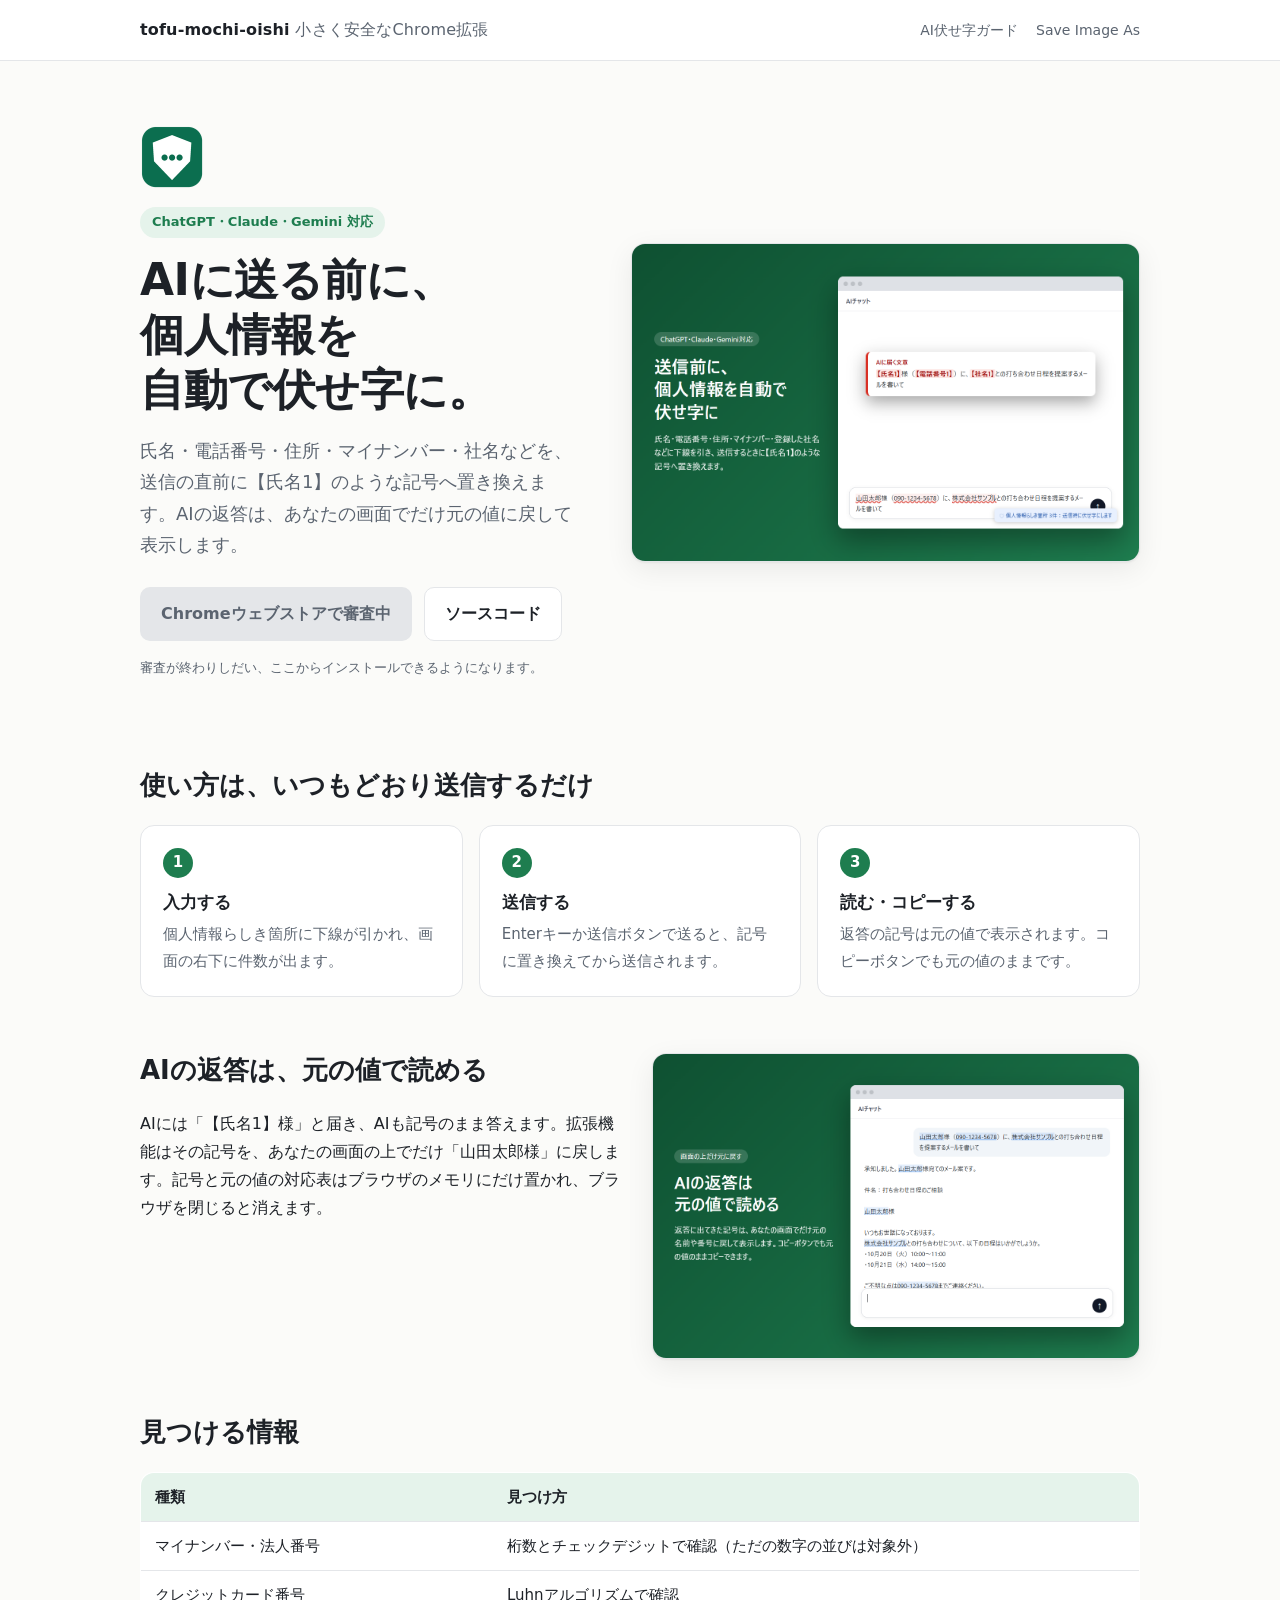
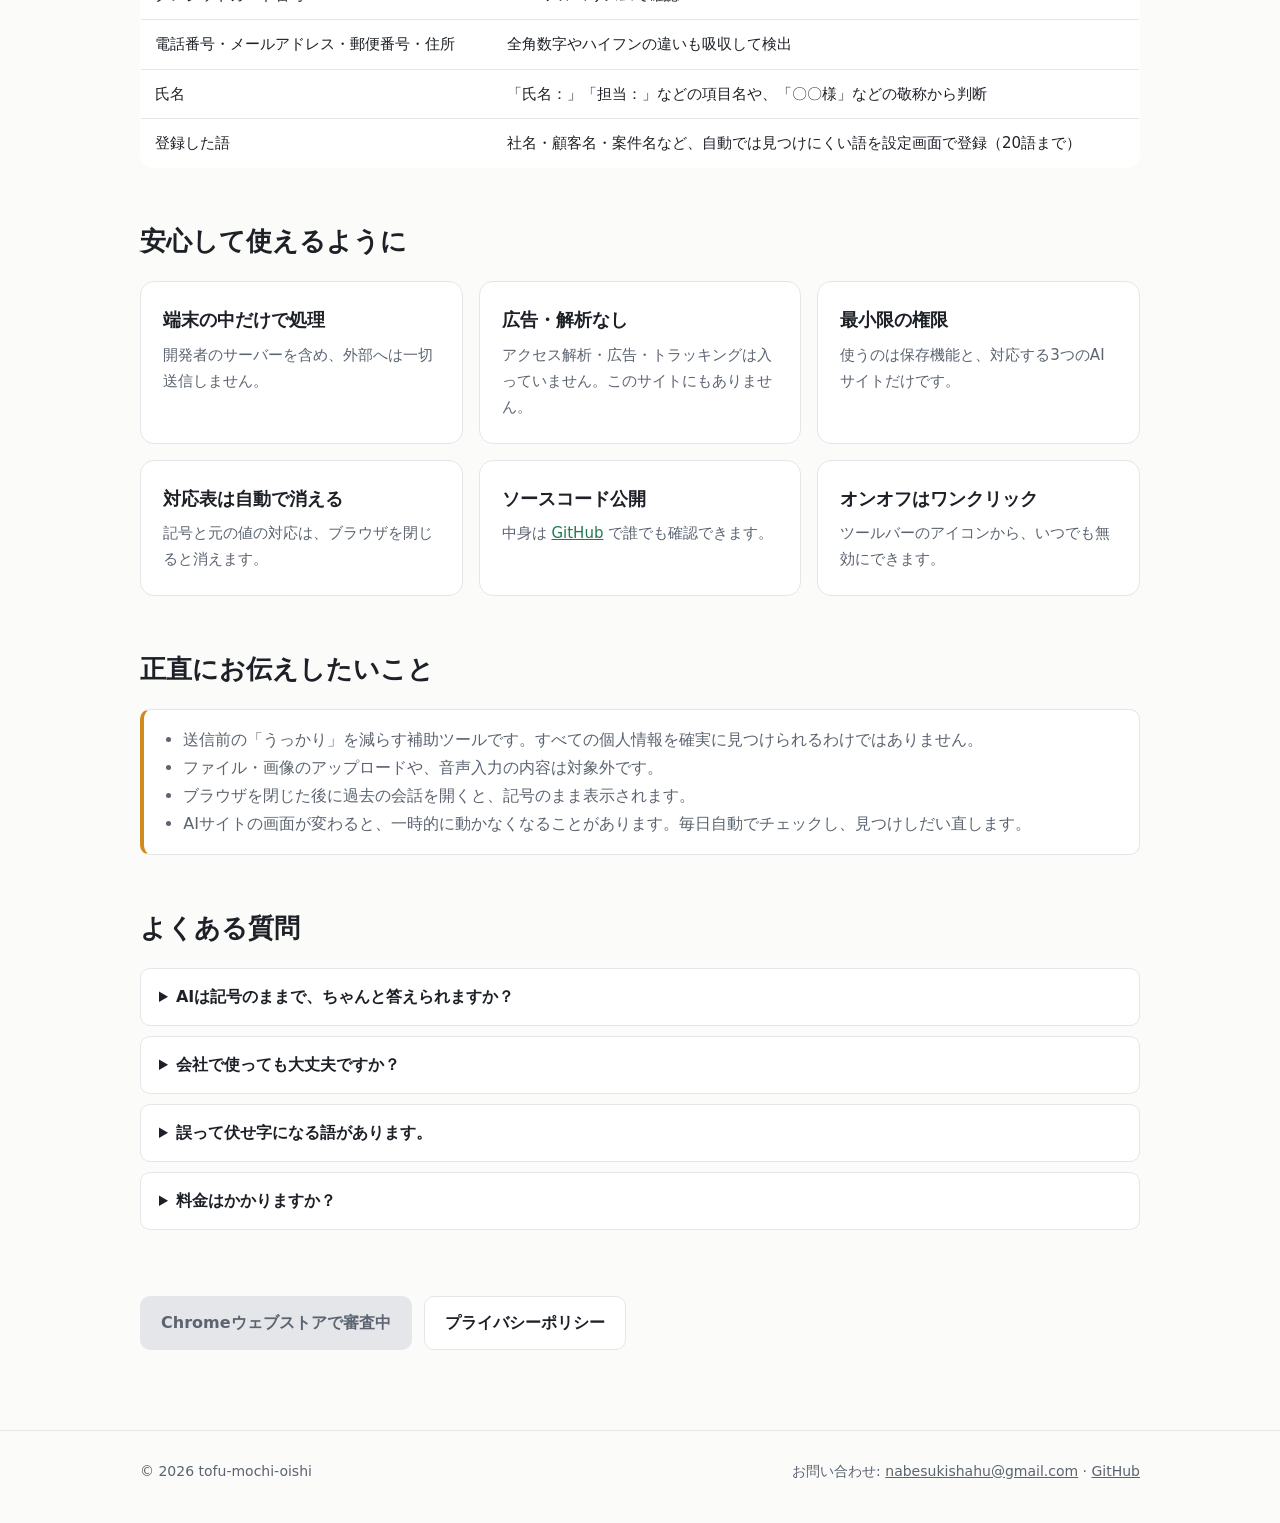
==== ai-mask/index.html @ fa7ff2cb "Initial site: top page, AI Fuseji Guard, Save Image As, privacy policies Co-Authored-By: Claude Opus" ====
<!doctype html>
<html lang="ja">
<head>
<meta charset="utf-8">
<meta name="viewport" content="width=device-width, initial-scale=1">
<title>AI伏せ字ガード – ChatGPT・Claude・Geminiに個人情報を送らないChrome拡張</title>
<meta name="description" content="ChatGPT・Claude・Geminiに送る前に、氏名・電話番号・住所・マイナンバー・社名などを自動で伏せ字に。返答は画面上で元に戻して表示。処理はすべて端末内で、外部へは送信しません。">
<link rel="canonical" href="https://tofu-mochi-oishi.github.io/ai-mask/">
<meta property="og:type" content="website">
<meta property="og:title" content="AI伏せ字ガード – ChatGPT・Claude・Geminiに個人情報を送らないChrome拡張">
<meta property="og:description" content="ChatGPT・Claude・Geminiに送る前に、氏名・電話番号・住所・マイナンバー・社名などを自動で伏せ字に。返答は画面上で元に戻して表示。処理はすべて端末内で、外部へは送信しません。">
<meta property="og:url" content="https://tofu-mochi-oishi.github.io/ai-mask/">
<meta name="twitter:card" content="summary_large_image">
<meta name="theme-color" content="#1e7d4f">
<link rel="stylesheet" href="../assets/style.css">
<script type="application/ld+json">{"@context":"https://schema.org","@type":"SoftwareApplication","name":"AI伏せ字ガード","applicationCategory":"BrowserApplication","operatingSystem":"Chrome","offers":{"@type":"Offer","price":"0","priceCurrency":"JPY"},"url":"https://tofu-mochi-oishi.github.io/ai-mask/"}</script>
</head>
<body class="theme-green">
<header class="site-header"><div class="wrap">
  <a class="brand" href="../">tofu-mochi-oishi <span>小さく安全なChrome拡張</span></a>
  <nav><a href="../ai-mask/">AI伏せ字ガード</a><a href="../save-image-as/">Save Image As</a></nav>
</div></header>
<main>

<section class="hero"><div class="wrap">
  <div>
    <img class="icon" src="icon.png" alt="" width="64" height="64">
    <span class="eyebrow">ChatGPT・Claude・Gemini 対応</span>
    <h1><span class="nw">AIに送る前に、</span><span class="nw">個人情報を</span><span class="nw">自動で伏せ字に。</span></h1>
    <p class="lead">氏名・電話番号・住所・マイナンバー・社名などを、送信の直前に【氏名1】のような記号へ置き換えます。AIの返答は、あなたの画面でだけ元の値に戻して表示します。</p>
    <div class="actions"><span class="btn btn-primary" aria-disabled="true">Chromeウェブストアで審査中</span><a class="btn btn-ghost" href="https://github.com/tofu-mochi-oishi/ai-mask">ソースコード</a><p class="note">審査が終わりしだい、ここからインストールできるようになります。</p></div>
  </div>
  <img class="shot" src="screenshot-1.png" alt="入力欄の個人情報に下線が引かれ、AIには【氏名1】様（【電話番号1】）のように届く様子" width="1280" height="800">
</div></section>

<section class="block"><div class="wrap">
  <h2>使い方は、いつもどおり送信するだけ</h2>
  <ol class="steps">
    <li><b>入力する</b>個人情報らしき箇所に下線が引かれ、画面の右下に件数が出ます。</li>
    <li><b>送信する</b>Enterキーか送信ボタンで送ると、記号に置き換えてから送信されます。</li>
    <li><b>読む・コピーする</b>返答の記号は元の値で表示されます。コピーボタンでも元の値のままです。</li>
  </ol>
</div></section>

<section class="block"><div class="wrap two">
  <div>
    <h2>AIの返答は、元の値で読める</h2>
    <p>AIには「【氏名1】様」と届き、AIも記号のまま答えます。拡張機能はその記号を、あなたの画面の上でだけ「山田太郎様」に戻します。記号と元の値の対応表はブラウザのメモリにだけ置かれ、ブラウザを閉じると消えます。</p>
  </div>
  <img class="shot" src="screenshot-2.png" alt="AIの返答の中の記号が、山田太郎様や電話番号など元の値で表示されている画面" width="1280" height="800" loading="lazy">
</div></section>

<section class="block"><div class="wrap">
  <h2>見つける情報</h2>
  <table>
    <tr><th>種類</th><th>見つけ方</th></tr>
    <tr><td>マイナンバー・法人番号</td><td>桁数とチェックデジットで確認（ただの数字の並びは対象外）</td></tr>
    <tr><td>クレジットカード番号</td><td>Luhnアルゴリズムで確認</td></tr>
    <tr><td>電話番号・メールアドレス・郵便番号・住所</td><td>全角数字やハイフンの違いも吸収して検出</td></tr>
    <tr><td>氏名</td><td>「氏名：」「担当：」などの項目名や、「〇〇様」などの敬称から判断</td></tr>
    <tr><td>登録した語</td><td>社名・顧客名・案件名など、自動では見つけにくい語を設定画面で登録（20語まで）</td></tr>
  </table>
</div></section>

<section class="block"><div class="wrap">
  <h2>安心して使えるように</h2>
  <div class="grid">
    <div class="card"><h3>端末の中だけで処理</h3><p>開発者のサーバーを含め、外部へは一切送信しません。</p></div>
    <div class="card"><h3>広告・解析なし</h3><p>アクセス解析・広告・トラッキングは入っていません。このサイトにもありません。</p></div>
    <div class="card"><h3>最小限の権限</h3><p>使うのは保存機能と、対応する3つのAIサイトだけです。</p></div>
    <div class="card"><h3>対応表は自動で消える</h3><p>記号と元の値の対応は、ブラウザを閉じると消えます。</p></div>
    <div class="card"><h3>ソースコード公開</h3><p>中身は <a href="https://github.com/tofu-mochi-oishi/ai-mask">GitHub</a> で誰でも確認できます。</p></div>
    <div class="card"><h3>オンオフはワンクリック</h3><p>ツールバーのアイコンから、いつでも無効にできます。</p></div>
  </div>
</div></section>

<section class="block"><div class="wrap">
  <h2>正直にお伝えしたいこと</h2>
  <div class="caution"><ul>
    <li>送信前の「うっかり」を減らす補助ツールです。すべての個人情報を確実に見つけられるわけではありません。</li>
    <li>ファイル・画像のアップロードや、音声入力の内容は対象外です。</li>
    <li>ブラウザを閉じた後に過去の会話を開くと、記号のまま表示されます。</li>
    <li>AIサイトの画面が変わると、一時的に動かなくなることがあります。毎日自動でチェックし、見つけしだい直します。</li>
  </ul></div>
</div></section>

<section class="block"><div class="wrap">
  <h2>よくある質問</h2>
  <details><summary>AIは記号のままで、ちゃんと答えられますか？</summary><p>はい。伏せ字にしたメッセージの末尾に「記号は伏せ字にした実在の情報です」という短い注記を自動で付けるので、AIは記号を空欄と誤解せず、そのまま使って答えます。注記はあなたの画面には表示されません。設定で外すこともできます。</p></details>
  <details><summary>会社で使っても大丈夫ですか？</summary><p>拡張機能そのものは外部と通信しないため、社内の情報が開発者に渡ることはありません。ただし、AIサービスの利用自体については、お勤め先の規程に従ってください。</p></details>
  <details><summary>誤って伏せ字になる語があります。</summary><p>設定画面の「伏せ字にしない語」に登録すると、その語は置き換えなくなります。自社名や、公開している代表電話番号などにお使いください。</p></details>
  <details><summary>料金はかかりますか？</summary><p>無料です。</p></details>
</div></section>

<section class="block"><div class="wrap">
  <div class="actions"><span class="btn btn-primary" aria-disabled="true">Chromeウェブストアで審査中</span><a class="btn btn-ghost" href="privacy/">プライバシーポリシー</a></div>
</div></section>
</main>
<footer class="site-footer"><div class="wrap">
  <span>© 2026 tofu-mochi-oishi</span>
  <span>お問い合わせ: <a href="mailto:nabesukishahu@gmail.com">nabesukishahu@gmail.com</a> · <a href="https://github.com/tofu-mochi-oishi">GitHub</a></span>
</div></footer>
</body>
</html>
---- assets/style.css ----
/* tofu-mochi-oishi の紹介サイト共通スタイル（外部のフォント・スクリプトは読み込まない） */
:root {
  --bg: #fbfbf9;
  --surface: #ffffff;
  --text: #1d2127;
  --muted: #5b6470;
  --line: #e4e6e9;
  --accent: #1e7d4f;
  --accent-ink: #ffffff;
  --accent-soft: #e5f3eb;
  --radius: 14px;
  --shadow: 0 1px 2px rgba(0, 0, 0, .05), 0 8px 28px rgba(0, 0, 0, .07);
  color-scheme: light;
}
@media (prefers-color-scheme: dark) {
  :root {
    --bg: #111416;
    --surface: #1a1e21;
    --text: #e8eaec;
    --muted: #a0a8b0;
    --line: #2c3236;
    --accent-soft: #17332a;
    --shadow: 0 1px 2px rgba(0, 0, 0, .3), 0 8px 28px rgba(0, 0, 0, .35);
    color-scheme: dark;
  }
}
/* 製品ごとの色 */
.theme-blue { --accent: #1a66d6; --accent-soft: #e6effc; }
@media (prefers-color-scheme: dark) {
  .theme-blue { --accent: #5b9bf0; --accent-soft: #182a44; }
  .theme-green { --accent: #3fb47a; }
}

* { box-sizing: border-box; }
html { -webkit-text-size-adjust: 100%; }
body {
  margin: 0;
  background: var(--bg);
  color: var(--text);
  font: 16px/1.75 system-ui, -apple-system, "Segoe UI", "Hiragino Sans", "Yu Gothic UI", "Meiryo", sans-serif;
}
a { color: var(--accent); }
img { max-width: 100%; height: auto; display: block; }
.wrap { max-width: 1040px; margin: 0 auto; padding: 0 20px; }

/* ヘッダーとフッター */
.site-header { border-bottom: 1px solid var(--line); background: var(--surface); }
.site-header .wrap { display: flex; align-items: center; justify-content: space-between; height: 60px; gap: 16px; }
.brand { font-weight: 700; color: var(--text); text-decoration: none; letter-spacing: .01em; }
.brand span { color: var(--muted); font-weight: 400; }
.site-header nav { display: flex; gap: 18px; font-size: 14px; }
.site-header nav a { color: var(--muted); text-decoration: none; }
.site-header nav a:hover { color: var(--text); }
.site-footer { border-top: 1px solid var(--line); margin-top: 72px; padding: 28px 0 40px; color: var(--muted); font-size: 14px; }
.site-footer .wrap { display: flex; flex-wrap: wrap; gap: 8px 24px; justify-content: space-between; }
.site-footer a { color: var(--muted); }

/* ヒーロー */
.hero { padding: 64px 0 40px; }
.hero .wrap { display: grid; grid-template-columns: 1fr 1.15fr; gap: 48px; align-items: center; }
.hero .icon { width: 64px; height: 64px; border-radius: 14px; margin-bottom: 18px; }
.eyebrow { display: inline-block; font-size: 13px; font-weight: 600; color: var(--accent); background: var(--accent-soft); border-radius: 999px; padding: 4px 12px; margin-bottom: 14px; }
h1 { font-size: clamp(30px, 4.4vw, 44px); line-height: 1.25; margin: 0 0 18px; letter-spacing: -.01em; }
.lead { font-size: 18px; color: var(--muted); margin: 0 0 26px; }
.shot { border-radius: var(--radius); box-shadow: var(--shadow); border: 1px solid var(--line); overflow: hidden; background: var(--surface); }

/* 日本語の見出しを単語の途中で折り返さない（.nw のかたまりごとに改行する） */
.nw { display: inline-block; }
h1, h2 { word-break: auto-phrase; }

/* ボタン */
.actions { display: flex; flex-wrap: wrap; gap: 12px; align-items: center; }
.btn { display: inline-flex; align-items: center; gap: 8px; padding: 12px 20px; border-radius: 10px; font-weight: 600; text-decoration: none; border: 1px solid transparent; }
.btn-primary { background: var(--accent); color: var(--accent-ink); }
.btn-primary:hover { filter: brightness(1.08); }
.btn-ghost { border-color: var(--line); color: var(--text); background: var(--surface); }
.btn[aria-disabled="true"] { background: var(--line); color: var(--muted); cursor: default; filter: none; }
.note { font-size: 13px; color: var(--muted); width: 100%; margin: 4px 0 0; }

/* セクション */
section.block { padding: 48px 0 8px; }
h2 { font-size: 26px; line-height: 1.35; margin: 0 0 22px; }
h3 { font-size: 18px; margin: 0 0 6px; }
.grid { display: grid; grid-template-columns: repeat(3, 1fr); gap: 16px; }
.card { background: var(--surface); border: 1px solid var(--line); border-radius: var(--radius); padding: 22px; }
.card p { margin: 0; color: var(--muted); font-size: 15px; }
.steps { counter-reset: step; display: grid; grid-template-columns: repeat(3, 1fr); gap: 16px; padding: 0; margin: 0; list-style: none; }
.steps li { counter-increment: step; background: var(--surface); border: 1px solid var(--line); border-radius: var(--radius); padding: 22px; color: var(--muted); font-size: 15px; }
.steps li::before { content: counter(step); display: grid; place-items: center; width: 30px; height: 30px; border-radius: 50%; background: var(--accent); color: var(--accent-ink); font-weight: 700; margin-bottom: 10px; }
.steps li b { display: block; color: var(--text); font-size: 17px; margin-bottom: 4px; }
.two { display: grid; grid-template-columns: 1fr 1fr; gap: 24px; align-items: start; }
table { width: 100%; border-collapse: collapse; background: var(--surface); border: 1px solid var(--line); border-radius: var(--radius); overflow: hidden; font-size: 15px; }
th, td { text-align: left; padding: 11px 14px; border-bottom: 1px solid var(--line); vertical-align: top; }
th { background: var(--accent-soft); font-weight: 600; }
tr:last-child td { border-bottom: 0; }
.caution { background: var(--surface); border: 1px solid var(--line); border-left: 4px solid #d08a1e; border-radius: 10px; padding: 16px 20px; }
.caution ul { margin: 0; padding-left: 1.2em; color: var(--muted); }
details { background: var(--surface); border: 1px solid var(--line); border-radius: 10px; padding: 14px 18px; margin-bottom: 10px; }
summary { cursor: pointer; font-weight: 600; }
details p { margin: 10px 0 0; color: var(--muted); }

/* 製品一覧（トップページ） */
.products { display: grid; grid-template-columns: 1fr 1fr; gap: 20px; }
.product { display: flex; flex-direction: column; gap: 14px; background: var(--surface); border: 1px solid var(--line); border-radius: var(--radius); padding: 24px; text-decoration: none; color: var(--text); box-shadow: var(--shadow); }
.product:hover { border-color: var(--accent); }
.product .head { display: flex; gap: 14px; align-items: center; }
.product .head img { width: 48px; height: 48px; border-radius: 10px; }
.product .head b { font-size: 19px; line-height: 1.35; }
.product p { margin: 0; color: var(--muted); font-size: 15px; }
.badge { align-self: flex-start; font-size: 12px; font-weight: 600; border-radius: 999px; padding: 3px 10px; background: var(--accent-soft); color: var(--accent); }

/* プライバシーポリシー本文 */
.prose { max-width: 760px; }
.prose h1 { font-size: 30px; margin-top: 48px; }
.prose h2 { font-size: 21px; margin-top: 36px; }
.prose hr { border: 0; border-top: 1px solid var(--line); margin: 48px 0; }
.prose code { background: var(--accent-soft); border-radius: 4px; padding: 1px 5px; font-size: .92em; }

/* スマホ幅 */
@media (max-width: 760px) {
  .hero { padding: 40px 0 24px; }
  .hero .wrap, .two, .products { grid-template-columns: 1fr; gap: 28px; }
  .grid, .steps { grid-template-columns: 1fr; }
  .site-header nav { gap: 12px; white-space: nowrap; font-size: 13px; }
  .brand span { display: none; }
  table { font-size: 14px; }
}
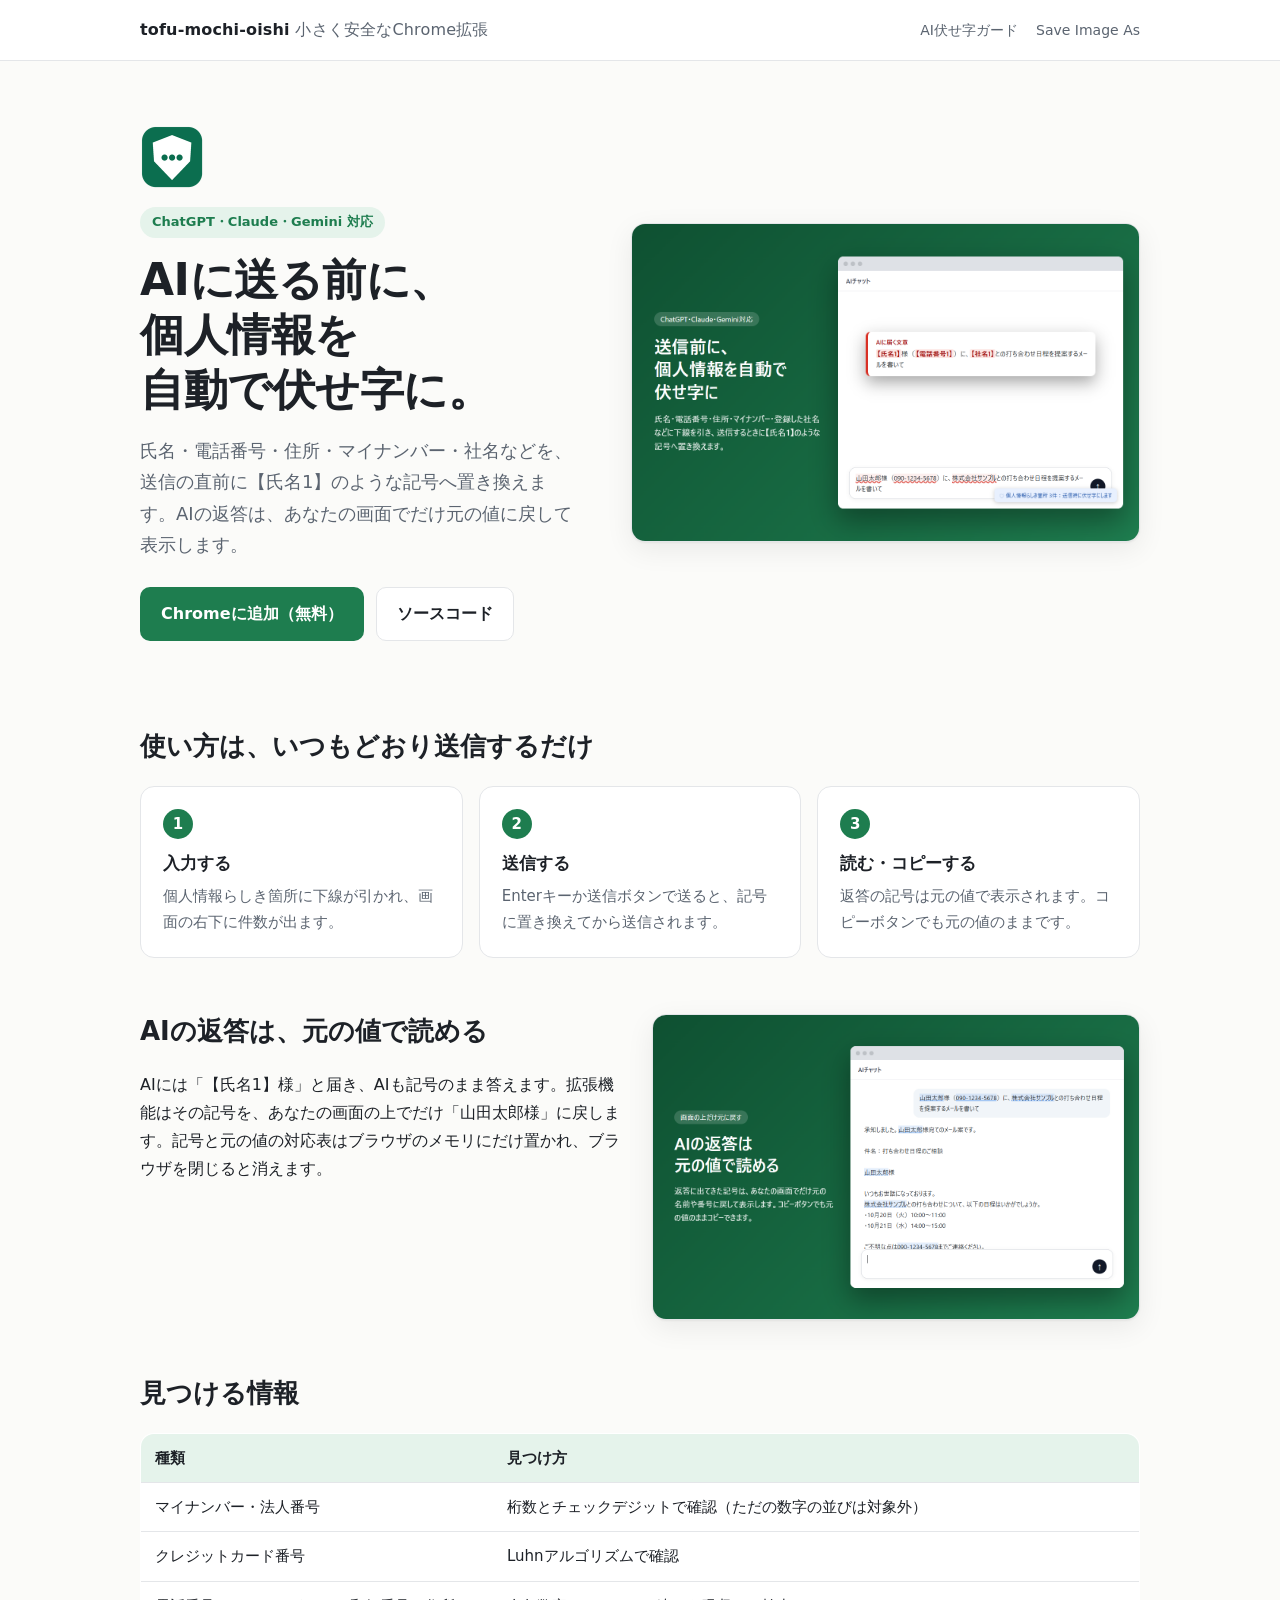
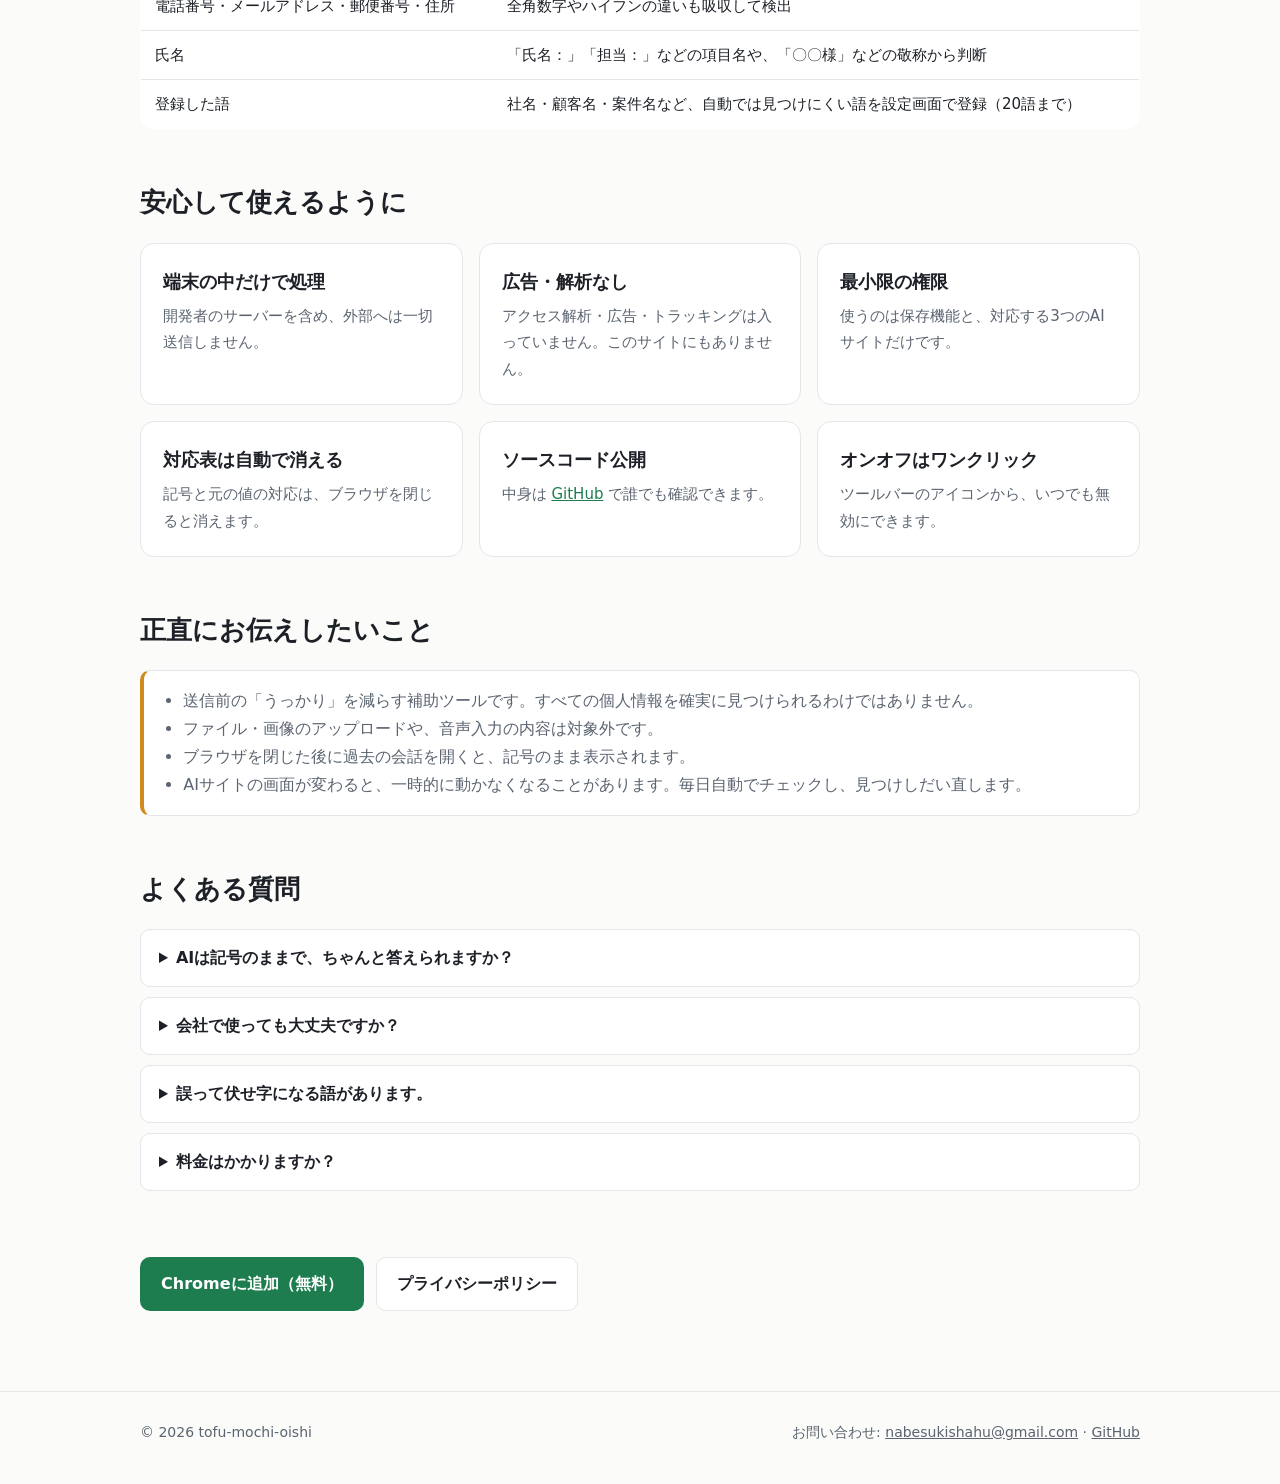
==== commit a2041445: "審査通過に合わせてストアへのボタンを有効化 Co-Authored-By: Claude Opus 5.5 <noreply@anthropic.com>" ====
--- a/ai-mask/index.html
+++ b/ai-mask/index.html
@@ -28,7 +28,7 @@
     <span class="eyebrow">ChatGPT・Claude・Gemini 対応</span>
     <h1><span class="nw">AIに送る前に、</span><span class="nw">個人情報を</span><span class="nw">自動で伏せ字に。</span></h1>
     <p class="lead">氏名・電話番号・住所・マイナンバー・社名などを、送信の直前に【氏名1】のような記号へ置き換えます。AIの返答は、あなたの画面でだけ元の値に戻して表示します。</p>
-    <div class="actions"><span class="btn btn-primary" aria-disabled="true">Chromeウェブストアで審査中</span><a class="btn btn-ghost" href="https://github.com/tofu-mochi-oishi/ai-mask">ソースコード</a><p class="note">審査が終わりしだい、ここからインストールできるようになります。</p></div>
+    <div class="actions"><a class="btn btn-primary" href="https://chromewebstore.google.com/detail/hfiflaaadjbaahbacbbmlfehgnbmbabb">Chromeに追加（無料）</a><a class="btn btn-ghost" href="https://github.com/tofu-mochi-oishi/ai-mask">ソースコード</a></div>
   </div>
   <img class="shot" src="screenshot-1.png" alt="入力欄の個人情報に下線が引かれ、AIには【氏名1】様（【電話番号1】）のように届く様子" width="1280" height="800">
 </div></section>
@@ -93,7 +93,7 @@
 </div></section>
 
 <section class="block"><div class="wrap">
-  <div class="actions"><span class="btn btn-primary" aria-disabled="true">Chromeウェブストアで審査中</span><a class="btn btn-ghost" href="privacy/">プライバシーポリシー</a></div>
+  <div class="actions"><a class="btn btn-primary" href="https://chromewebstore.google.com/detail/hfiflaaadjbaahbacbbmlfehgnbmbabb">Chromeに追加（無料）</a><a class="btn btn-ghost" href="privacy/">プライバシーポリシー</a></div>
 </div></section>
 </main>
 <footer class="site-footer"><div class="wrap">
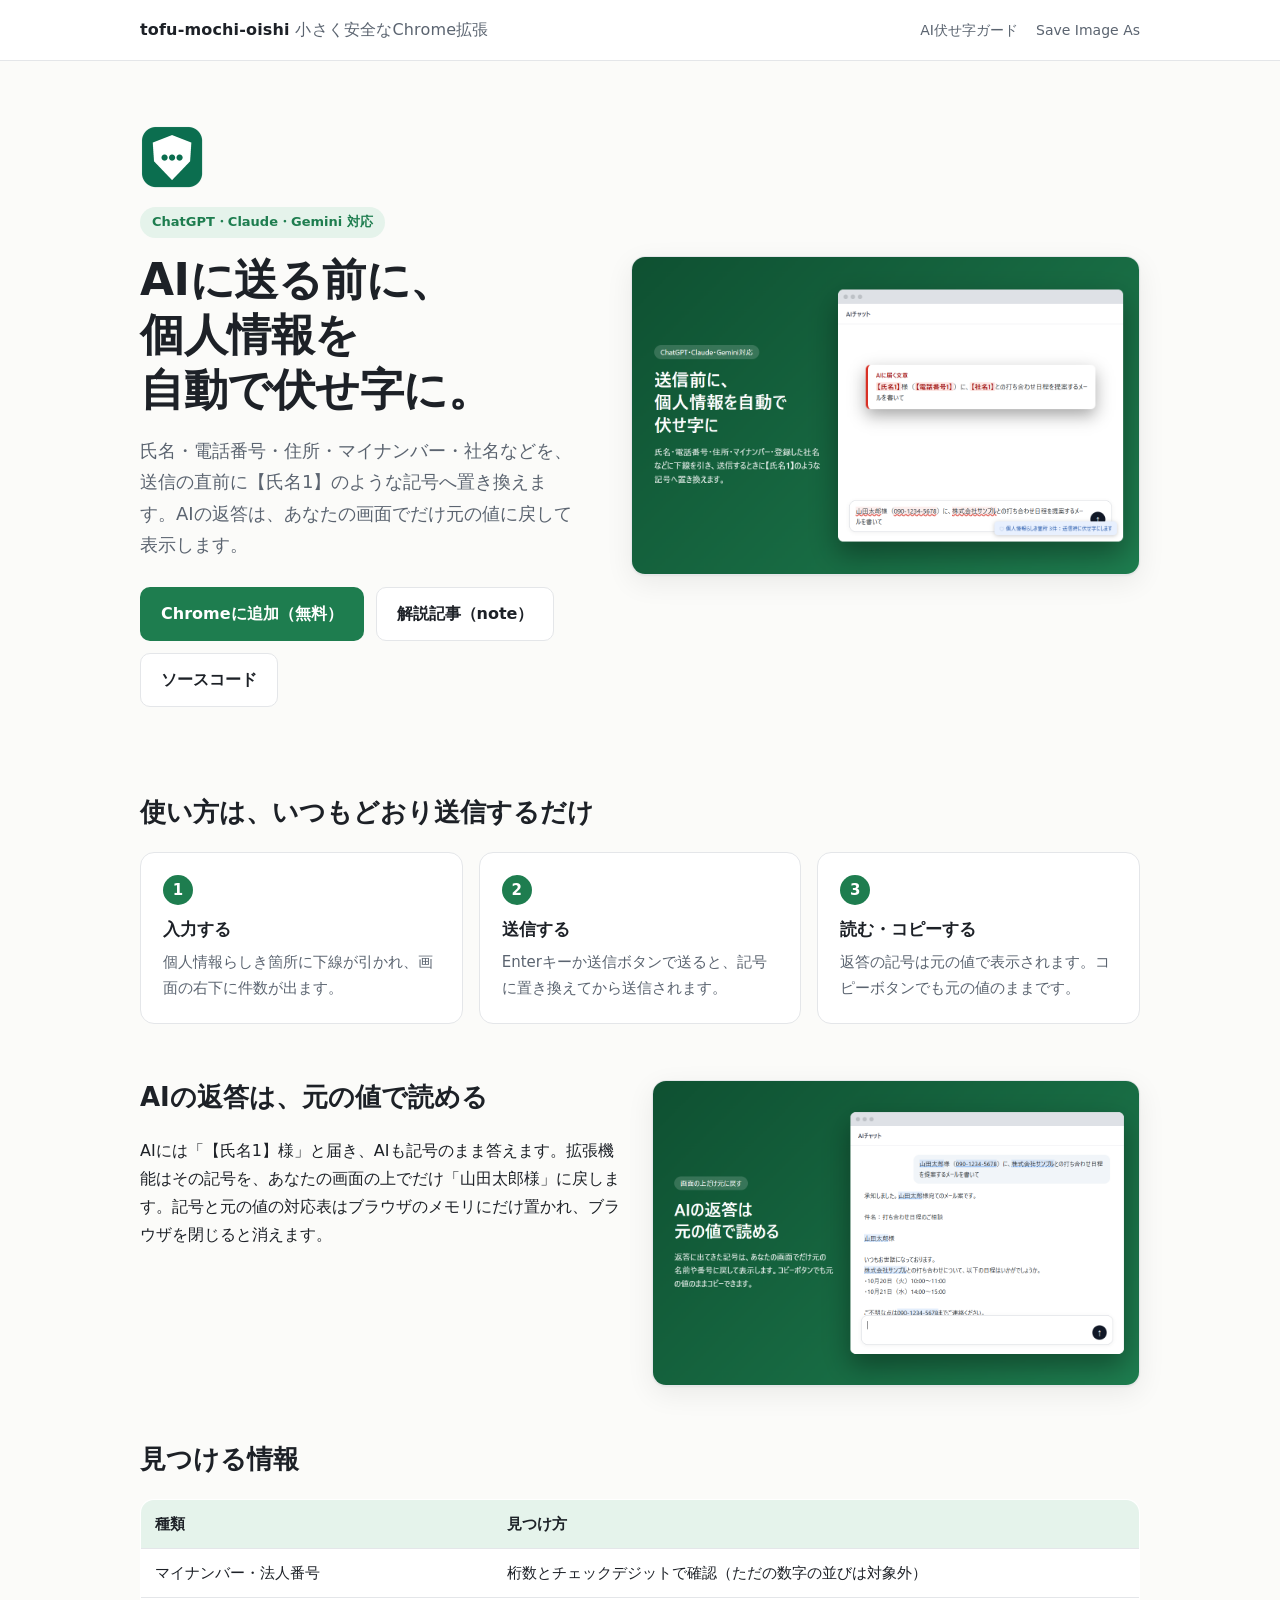
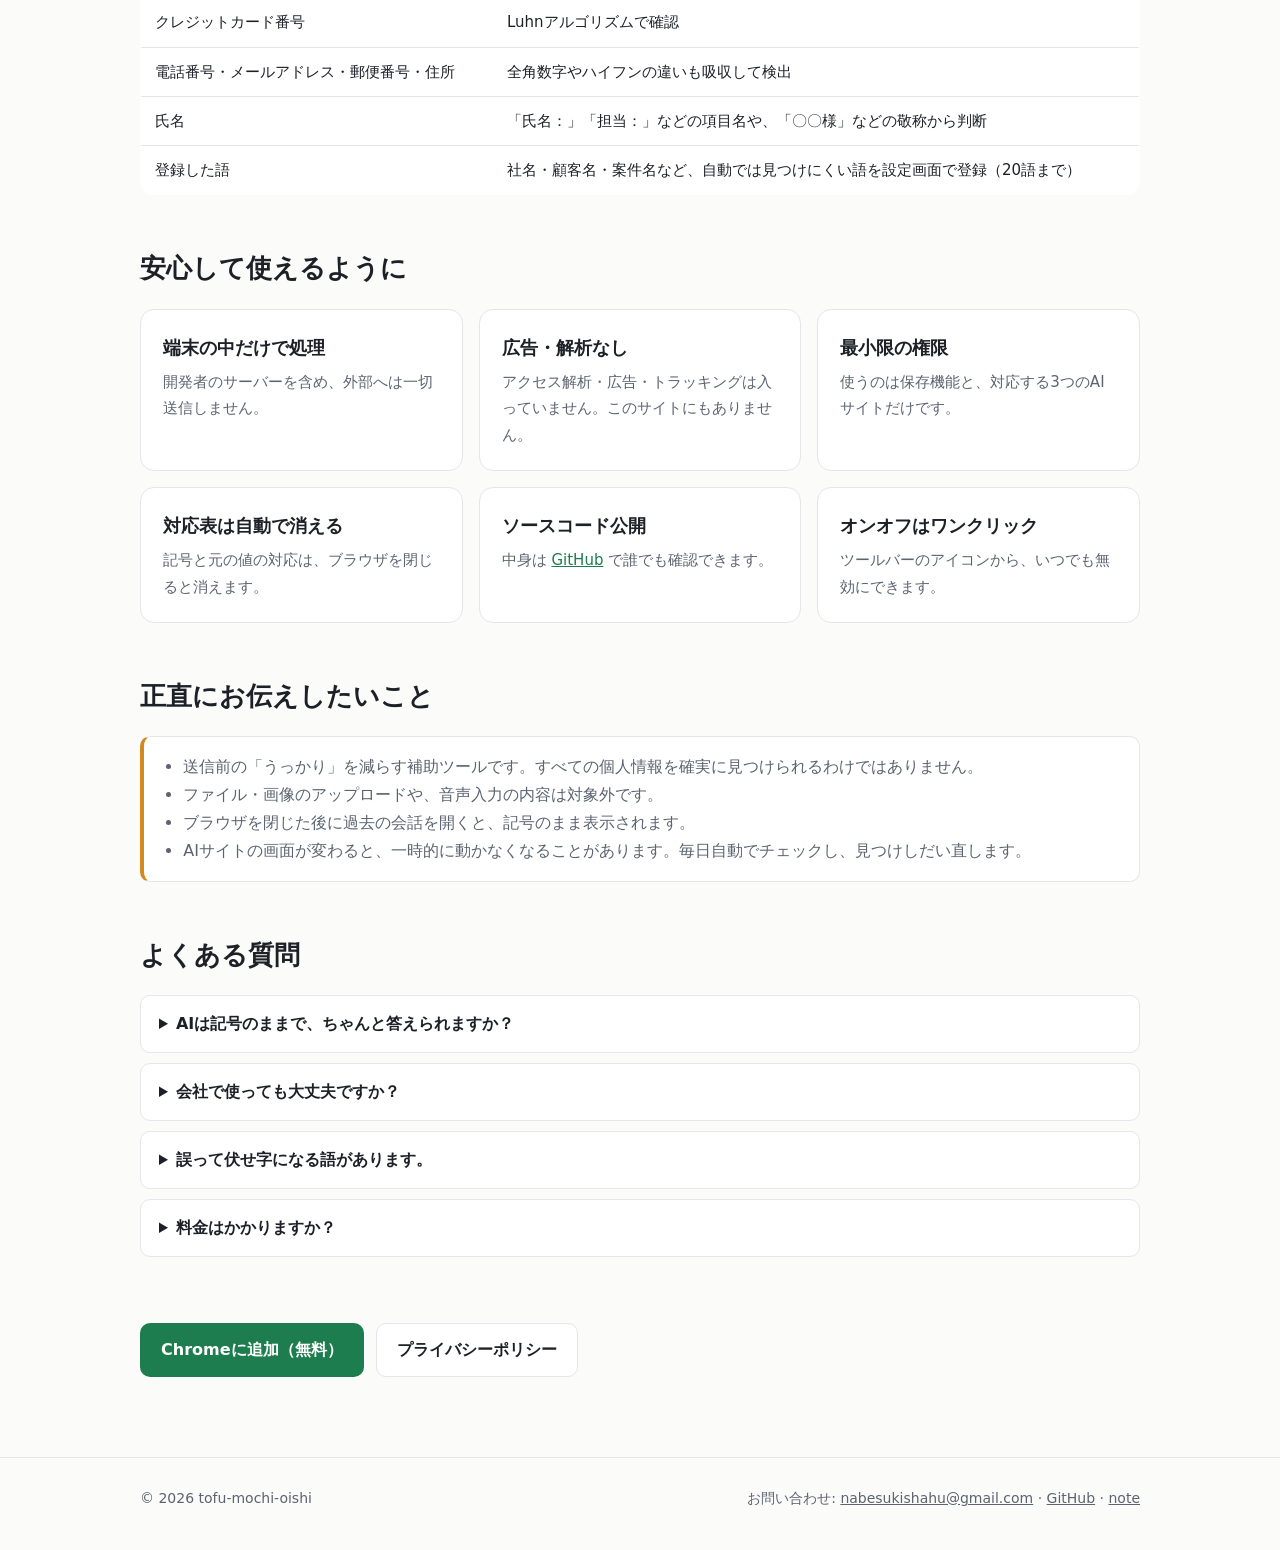
==== commit e7338461: "noteの解説記事へのリンクを追加 Co-Authored-By: Claude Opus 5.5 <noreply@anthropic.com>" ====
--- a/ai-mask/index.html
+++ b/ai-mask/index.html
@@ -28,7 +28,7 @@
     <span class="eyebrow">ChatGPT・Claude・Gemini 対応</span>
     <h1><span class="nw">AIに送る前に、</span><span class="nw">個人情報を</span><span class="nw">自動で伏せ字に。</span></h1>
     <p class="lead">氏名・電話番号・住所・マイナンバー・社名などを、送信の直前に【氏名1】のような記号へ置き換えます。AIの返答は、あなたの画面でだけ元の値に戻して表示します。</p>
-    <div class="actions"><a class="btn btn-primary" href="https://chromewebstore.google.com/detail/hfiflaaadjbaahbacbbmlfehgnbmbabb">Chromeに追加（無料）</a><a class="btn btn-ghost" href="https://github.com/tofu-mochi-oishi/ai-mask">ソースコード</a></div>
+    <div class="actions"><a class="btn btn-primary" href="https://chromewebstore.google.com/detail/hfiflaaadjbaahbacbbmlfehgnbmbabb">Chromeに追加（無料）</a><a class="btn btn-ghost" href="https://note.com/tofu_mochi_oishi/n/n8f301c861942">解説記事（note）</a><a class="btn btn-ghost" href="https://github.com/tofu-mochi-oishi/ai-mask">ソースコード</a></div>
   </div>
   <img class="shot" src="screenshot-1.png" alt="入力欄の個人情報に下線が引かれ、AIには【氏名1】様（【電話番号1】）のように届く様子" width="1280" height="800">
 </div></section>
@@ -98,7 +98,7 @@
 </main>
 <footer class="site-footer"><div class="wrap">
   <span>© 2026 tofu-mochi-oishi</span>
-  <span>お問い合わせ: <a href="mailto:nabesukishahu@gmail.com">nabesukishahu@gmail.com</a> · <a href="https://github.com/tofu-mochi-oishi">GitHub</a></span>
+  <span>お問い合わせ: <a href="mailto:nabesukishahu@gmail.com">nabesukishahu@gmail.com</a> · <a href="https://github.com/tofu-mochi-oishi">GitHub</a> · <a href="https://note.com/tofu_mochi_oishi">note</a></span>
 </div></footer>
 </body>
 </html>
